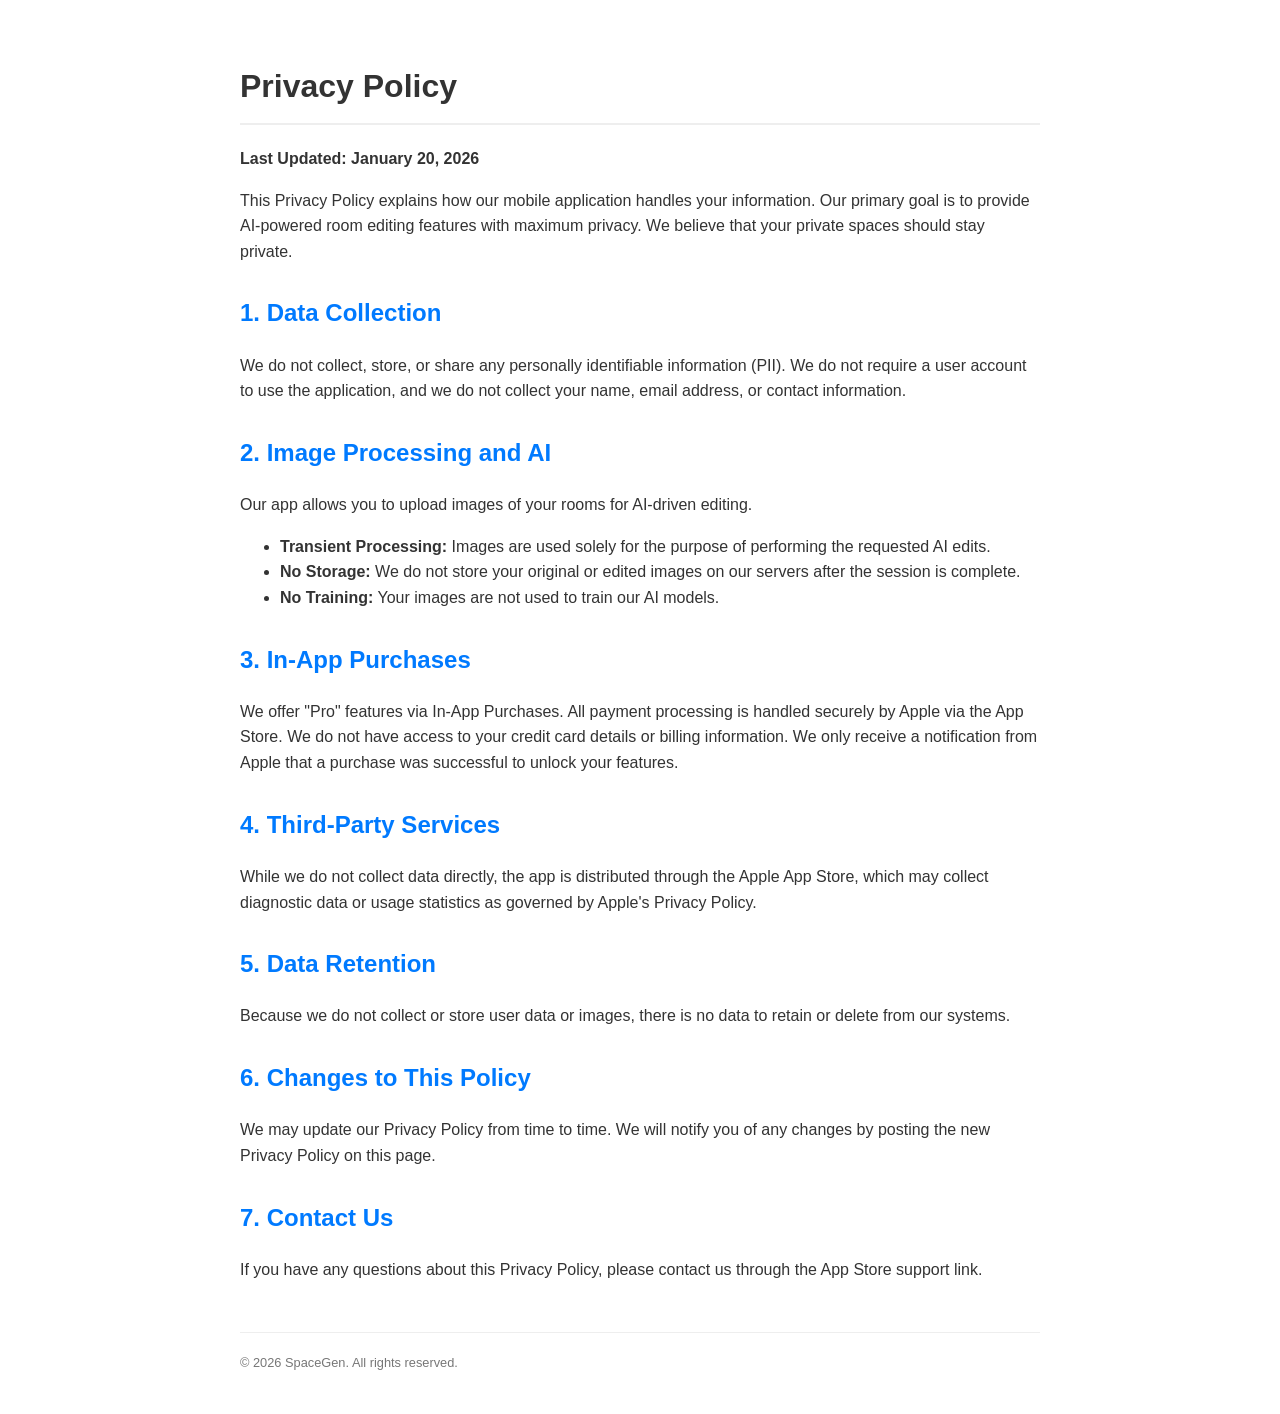
==== index.html @ 0d8604fc "Update index.html" ====
<!DOCTYPE html>
<html lang="en">
<head>
    <meta charset="UTF-8">
    <meta name="viewport" content="width=device-width, initial-scale=1.0">
    <title>Privacy Policy</title>
    <style>
        body { font-family: -apple-system, BlinkMacSystemFont, "Segoe UI", Roboto, Helvetica, Arial, sans-serif; line-height: 1.6; color: #333; max-width: 800px; margin: 0 auto; padding: 40px 20px; }
        h1 { border-bottom: 2px solid #eee; padding-bottom: 10px; }
        h2 { margin-top: 30px; color: #007AFF; }
        .footer { margin-top: 50px; font-size: 0.8em; color: #777; border-top: 1px solid #eee; padding-top: 20px; }
    </style>
</head>
<body>

    <h1>Privacy Policy</h1>
    <p><strong>Last Updated: January 20, 2026</strong></p>

    <p>This Privacy Policy explains how our mobile application handles your information. Our primary goal is to provide AI-powered room editing features with maximum privacy. We believe that your private spaces should stay private.</p>

    <h2>1. Data Collection</h2>
    <p>We do not collect, store, or share any personally identifiable information (PII). We do not require a user account to use the application, and we do not collect your name, email address, or contact information.</p>

    <h2>2. Image Processing and AI</h2>
    <p>Our app allows you to upload images of your rooms for AI-driven editing. 
        <ul>
            <li><strong>Transient Processing:</strong> Images are used solely for the purpose of performing the requested AI edits.</li>
            <li><strong>No Storage:</strong> We do not store your original or edited images on our servers after the session is complete.</li>
            <li><strong>No Training:</strong> Your images are not used to train our AI models.</li>
        </ul>
    </p>

    <h2>3. In-App Purchases</h2>
    <p>We offer "Pro" features via In-App Purchases. All payment processing is handled securely by Apple via the App Store. We do not have access to your credit card details or billing information. We only receive a notification from Apple that a purchase was successful to unlock your features.</p>

    <h2>4. Third-Party Services</h2>
    <p>While we do not collect data directly, the app is distributed through the Apple App Store, which may collect diagnostic data or usage statistics as governed by Apple's Privacy Policy.</p>

    <h2>5. Data Retention</h2>
    <p>Because we do not collect or store user data or images, there is no data to retain or delete from our systems.</p>

    <h2>6. Changes to This Policy</h2>
    <p>We may update our Privacy Policy from time to time. We will notify you of any changes by posting the new Privacy Policy on this page.</p>

    <h2>7. Contact Us</h2>
    <p>If you have any questions about this Privacy Policy, please contact us through the App Store support link.</p>

    <div class="footer">
        &copy; 2026 SpaceGen. All rights reserved.
    </div>

</body>
</html>
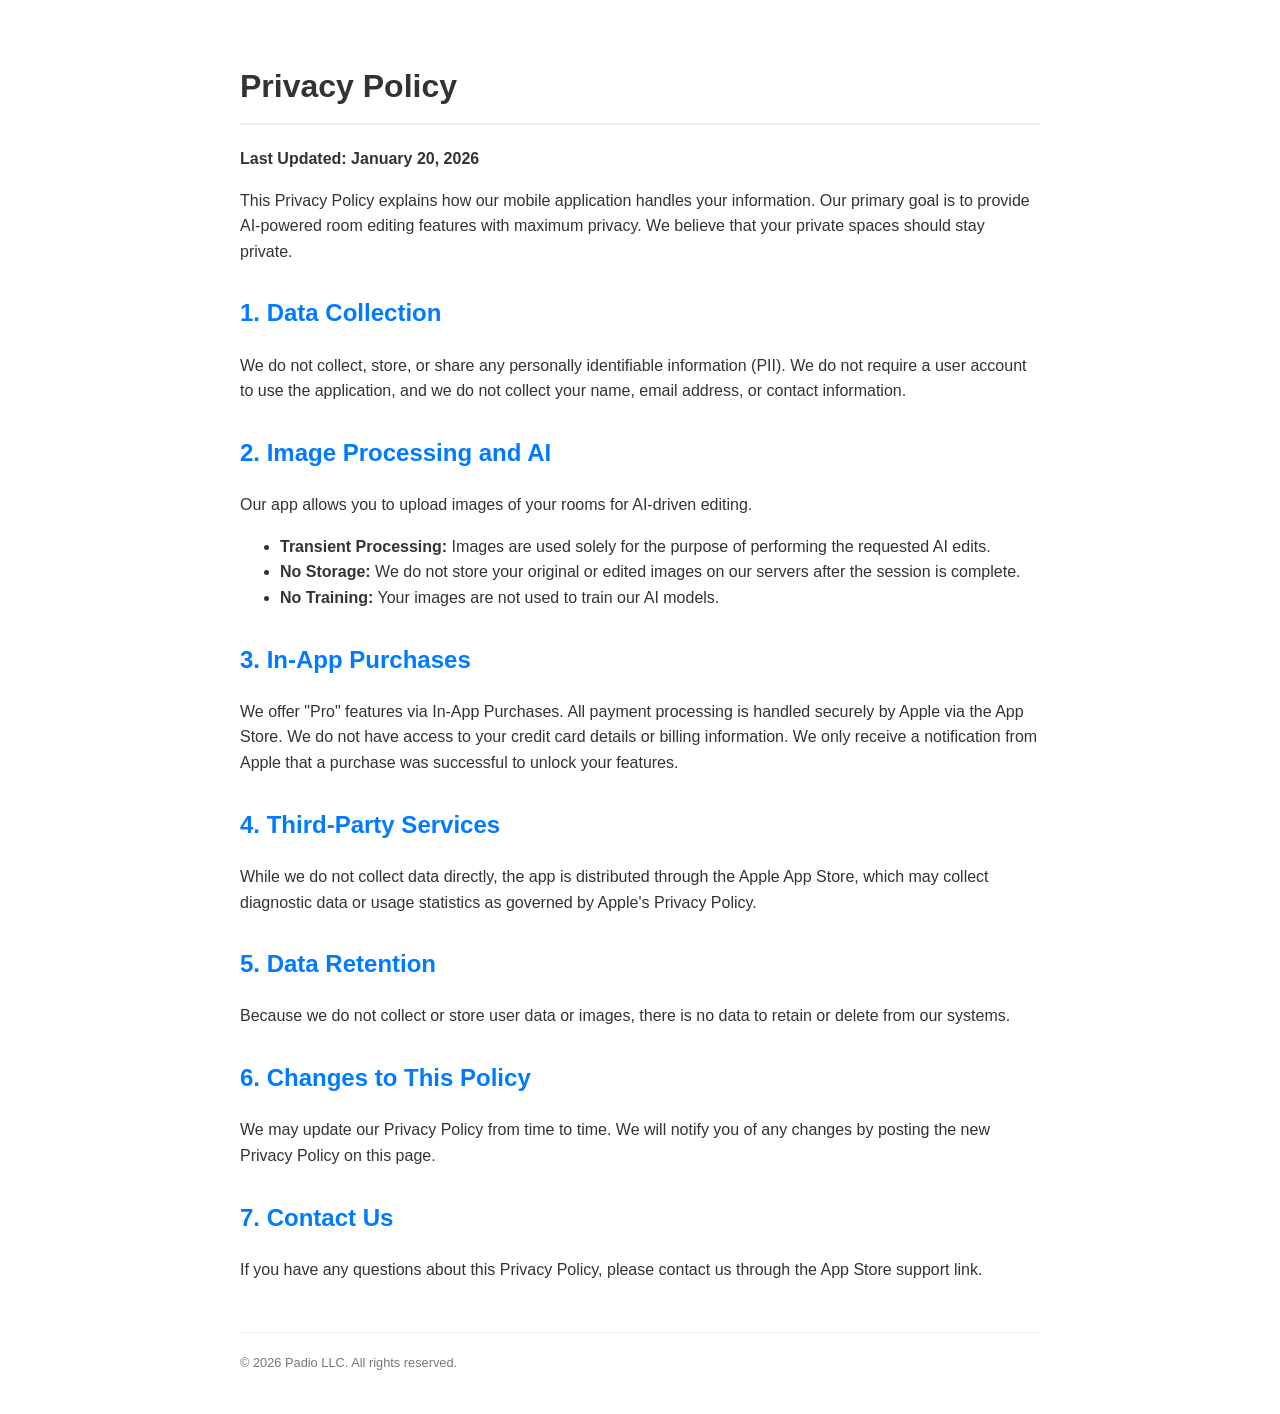
==== commit 5b5e65e5: "Update index.html" ====
--- a/index.html
+++ b/index.html
@@ -46,7 +46,7 @@
     <p>If you have any questions about this Privacy Policy, please contact us through the App Store support link.</p>
 
     <div class="footer">
-        &copy; 2026 SpaceGen. All rights reserved.
+        &copy; 2026 Padio LLC. All rights reserved.
     </div>
 
 </body>
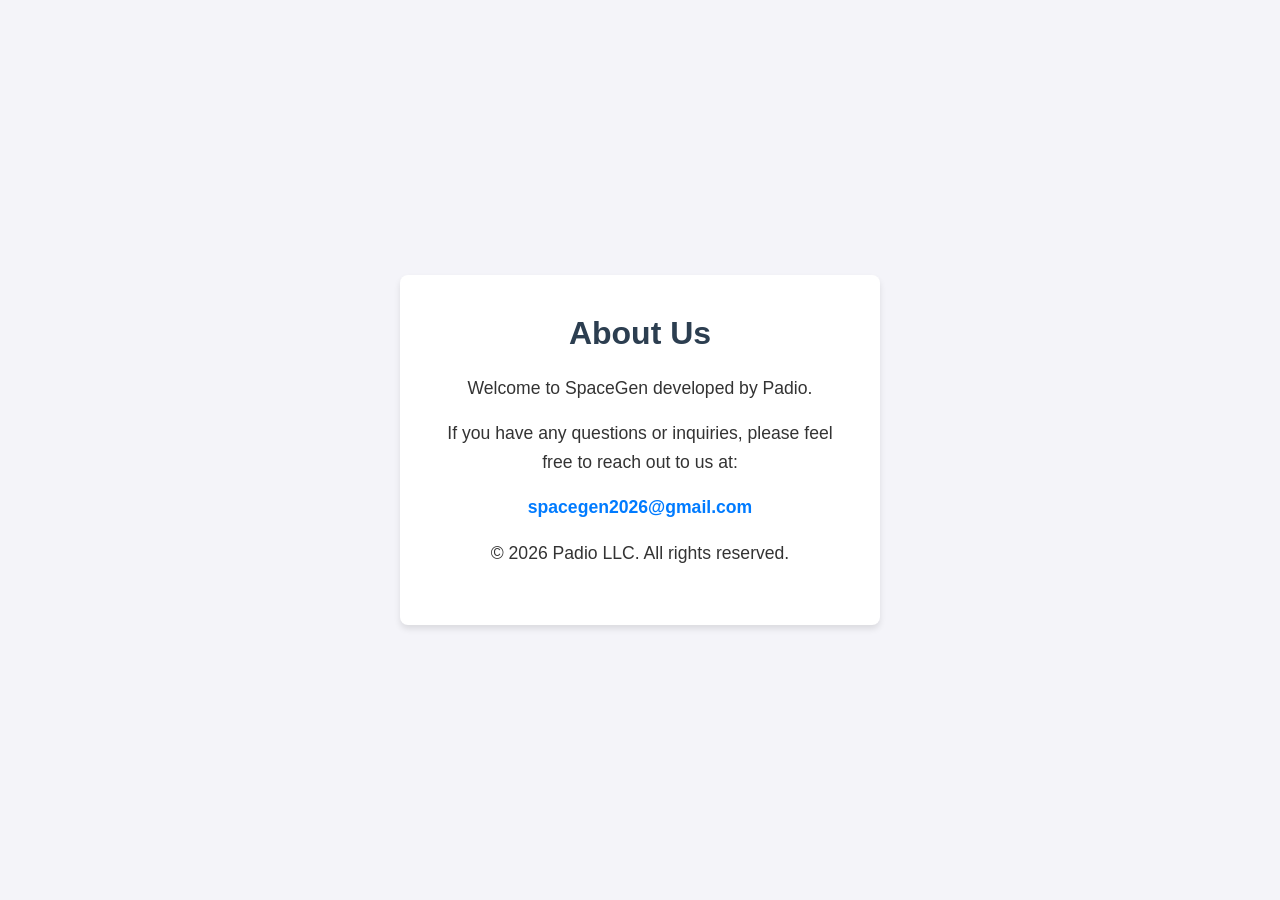
==== commit fa2847c4: "feat: move privacy policy content to a new dedicated page and update index.html to an "About Us" pag" ====
--- a/index.html
+++ b/index.html
@@ -1,53 +1,69 @@
 <!DOCTYPE html>
 <html lang="en">
+
 <head>
     <meta charset="UTF-8">
     <meta name="viewport" content="width=device-width, initial-scale=1.0">
-    <title>Privacy Policy</title>
+    <title>About Us</title>
     <style>
-        body { font-family: -apple-system, BlinkMacSystemFont, "Segoe UI", Roboto, Helvetica, Arial, sans-serif; line-height: 1.6; color: #333; max-width: 800px; margin: 0 auto; padding: 40px 20px; }
-        h1 { border-bottom: 2px solid #eee; padding-bottom: 10px; }
-        h2 { margin-top: 30px; color: #007AFF; }
-        .footer { margin-top: 50px; font-size: 0.8em; color: #777; border-top: 1px solid #eee; padding-top: 20px; }
+        /* Simple styling to make it look clean */
+        body {
+            font-family: -apple-system, BlinkMacSystemFont, "Segoe UI", Roboto, Helvetica, Arial, sans-serif;
+            background-color: #f4f4f9;
+            color: #333;
+            display: flex;
+            justify-content: center;
+            align-items: center;
+            height: 100vh;
+            margin: 0;
+        }
+
+        .container {
+            background: white;
+            padding: 40px;
+            border-radius: 8px;
+            box-shadow: 0 4px 6px rgba(0, 0, 0, 0.1);
+            text-align: center;
+            max-width: 400px;
+            width: 100%;
+        }
+
+        h1 {
+            margin-top: 0;
+            color: #2c3e50;
+        }
+
+        p {
+            font-size: 1.1rem;
+            line-height: 1.6;
+        }
+
+        a {
+            color: #007bff;
+            text-decoration: none;
+            font-weight: bold;
+        }
+
+        a:hover {
+            text-decoration: underline;
+        }
     </style>
 </head>
+
 <body>
 
-    <h1>Privacy Policy</h1>
-    <p><strong>Last Updated: January 20, 2026</strong></p>
+    <div class="container">
+        <h1>About Us</h1>
+        <p>Welcome to SpaceGen developed by Padio.</p>
+        <p>If you have any questions or inquiries, please feel free to reach out to us at:</p>
 
-    <p>This Privacy Policy explains how our mobile application handles your information. Our primary goal is to provide AI-powered room editing features with maximum privacy. We believe that your private spaces should stay private.</p>
+        <p>
+            <a href="mailto:spacegen2026@gmail.com">spacegen2026@gmail.com</a>
+        </p>
 
-    <h2>1. Data Collection</h2>
-    <p>We do not collect, store, or share any personally identifiable information (PII). We do not require a user account to use the application, and we do not collect your name, email address, or contact information.</p>
-
-    <h2>2. Image Processing and AI</h2>
-    <p>Our app allows you to upload images of your rooms for AI-driven editing. 
-        <ul>
-            <li><strong>Transient Processing:</strong> Images are used solely for the purpose of performing the requested AI edits.</li>
-            <li><strong>No Storage:</strong> We do not store your original or edited images on our servers after the session is complete.</li>
-            <li><strong>No Training:</strong> Your images are not used to train our AI models.</li>
-        </ul>
-    </p>
-
-    <h2>3. In-App Purchases</h2>
-    <p>We offer "Pro" features via In-App Purchases. All payment processing is handled securely by Apple via the App Store. We do not have access to your credit card details or billing information. We only receive a notification from Apple that a purchase was successful to unlock your features.</p>
-
-    <h2>4. Third-Party Services</h2>
-    <p>While we do not collect data directly, the app is distributed through the Apple App Store, which may collect diagnostic data or usage statistics as governed by Apple's Privacy Policy.</p>
-
-    <h2>5. Data Retention</h2>
-    <p>Because we do not collect or store user data or images, there is no data to retain or delete from our systems.</p>
-
-    <h2>6. Changes to This Policy</h2>
-    <p>We may update our Privacy Policy from time to time. We will notify you of any changes by posting the new Privacy Policy on this page.</p>
-
-    <h2>7. Contact Us</h2>
-    <p>If you have any questions about this Privacy Policy, please contact us through the App Store support link.</p>
-
-    <div class="footer">
-        &copy; 2026 Padio LLC. All rights reserved.
+        <p>&copy; 2026 Padio LLC. All rights reserved.</p>
     </div>
 
 </body>
-</html>
+
+</html>
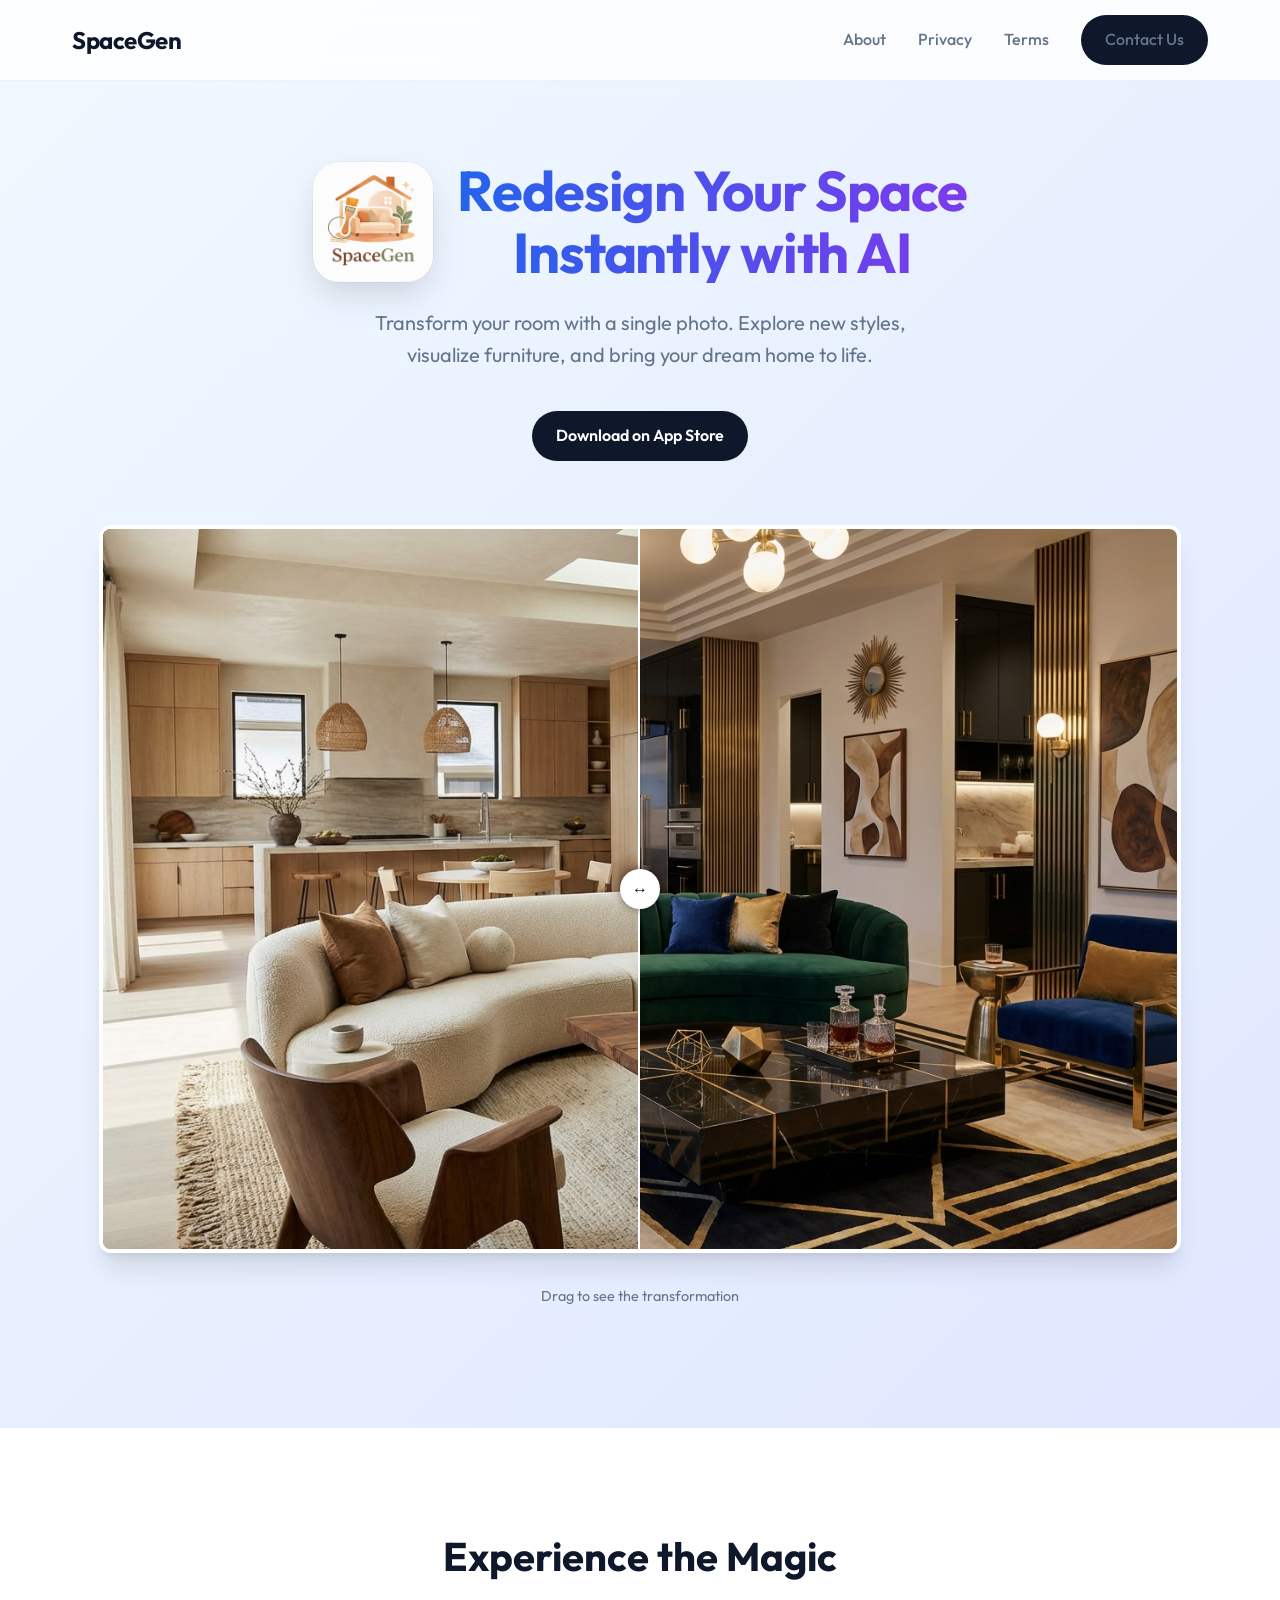
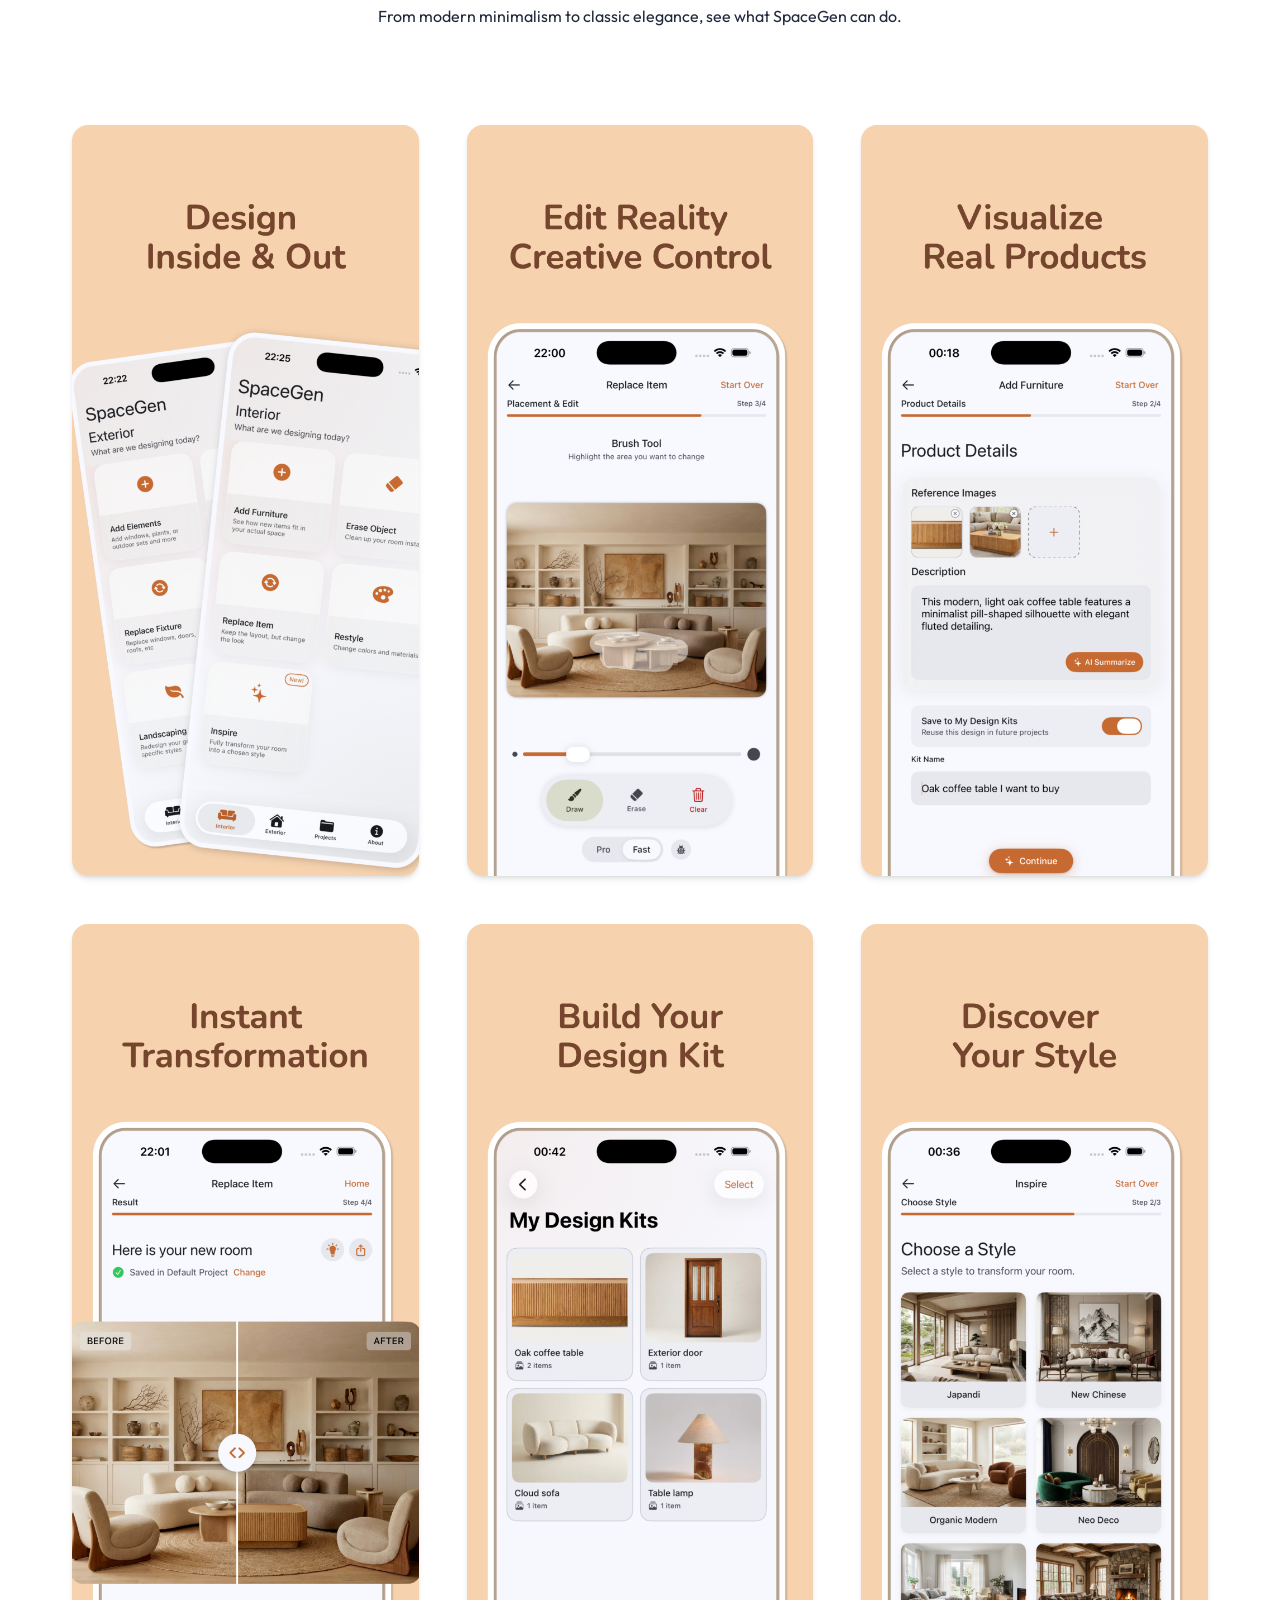
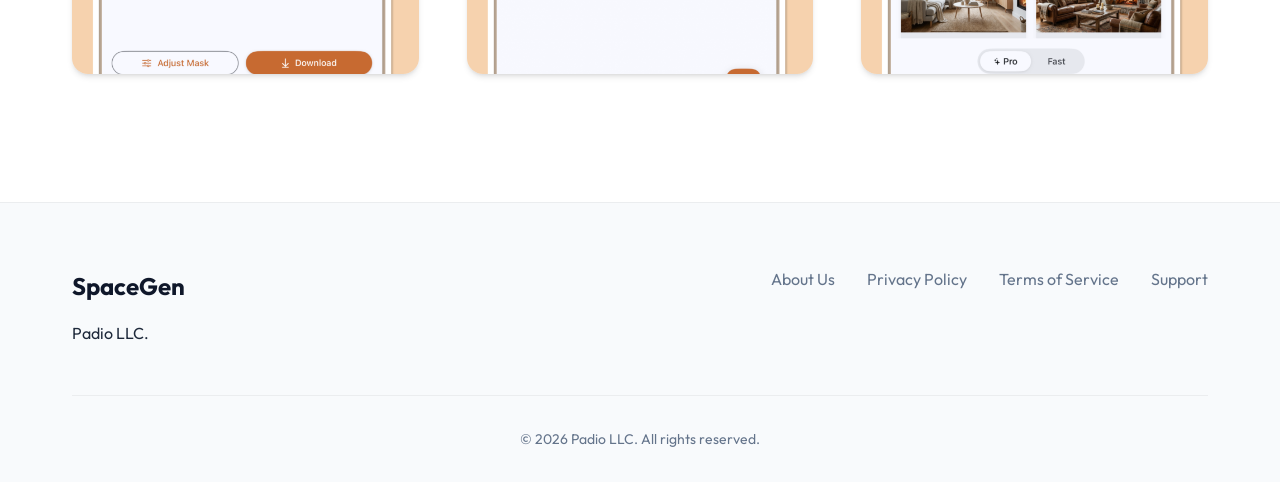
==== commit 7f6d3b6a: "feat: Implement initial landing page with comprehensive styling and image assets." ====
--- a/index.html
+++ b/index.html
@@ -4,65 +4,143 @@
 <head>
     <meta charset="UTF-8">
     <meta name="viewport" content="width=device-width, initial-scale=1.0">
-    <title>About Us</title>
-    <style>
-        /* Simple styling to make it look clean */
-        body {
-            font-family: -apple-system, BlinkMacSystemFont, "Segoe UI", Roboto, Helvetica, Arial, sans-serif;
-            background-color: #f4f4f9;
-            color: #333;
-            display: flex;
-            justify-content: center;
-            align-items: center;
-            height: 100vh;
-            margin: 0;
-        }
-
-        .container {
-            background: white;
-            padding: 40px;
-            border-radius: 8px;
-            box-shadow: 0 4px 6px rgba(0, 0, 0, 0.1);
-            text-align: center;
-            max-width: 400px;
-            width: 100%;
-        }
-
-        h1 {
-            margin-top: 0;
-            color: #2c3e50;
-        }
-
-        p {
-            font-size: 1.1rem;
-            line-height: 1.6;
-        }
-
-        a {
-            color: #007bff;
-            text-decoration: none;
-            font-weight: bold;
-        }
-
-        a:hover {
-            text-decoration: underline;
-        }
-    </style>
+    <meta name="description"
+        content="SpaceGen - Redesign your living space instantly with AI. Visualize different styles and transform your home.">
+    <title>SpaceGen - Redesign Your Space with AI</title>
+    <link rel="stylesheet" href="index.css">
+    <!-- Favicon would go here -->
 </head>
 
 <body>
 
-    <div class="container">
-        <h1>About Us</h1>
-        <p>Welcome to SpaceGen developed by Padio.</p>
-        <p>If you have any questions or inquiries, please feel free to reach out to us at:</p>
+    <!-- Navigation -->
+    <header>
+        <div class="container">
+            <nav>
+                <a href="#" class="logo">SpaceGen</a>
+                <div class="nav-links">
+                    <a href="about.html">About</a>
+                    <a href="privacy.html">Privacy</a>
+                    <a href="terms.html">Terms</a>
+                    <a href="mailto:spacegen2026@gmail.com" class="btn-primary">Contact Us</a>
+                </div>
+            </nav>
+        </div>
+    </header>
 
-        <p>
-            <a href="mailto:spacegen2026@gmail.com">spacegen2026@gmail.com</a>
-        </p>
+    <!-- Hero Section -->
+    <section class="hero">
+        <div class="container">
+            <div class="hero-heading animate-fade-in">
+                <img src="iOS%20Phones%20%206.5/AppIcon.png" alt="SpaceGen App Icon" class="app-icon">
+                <h1>Redesign Your Space<br>Instantly with AI</h1>
+            </div>
+            <p class="animate-fade-in animate-delay-200">
+                Transform your room with a single photo. Explore new styles, visualize furniture, and bring your dream
+                home to life.
+            </p>
+            <a href="#" class="btn-primary animate-fade-in animate-delay-300">Download on App Store</a>
 
-        <p>&copy; 2026 Padio LLC. All rights reserved.</p>
-    </div>
+            <!-- Before/After Slider -->
+            <div class="hero-slider-container animate-fade-in animate-delay-300">
+                <img src="iOS%20Phones%20%206.5/IMG_0040.PNG" alt="After Design" class="slider-image after">
+                <div class="slider-image before" id="beforeImage">
+                    <img src="iOS%20Phones%20%206.5/IMG_0039.PNG" alt="Before Design" id="beforeInnerImage">
+                </div>
+                <div class="slider-handle" id="sliderHandle"></div>
+                <input type="range" min="0" max="100" value="50" class="slider-range" id="sliderRange"
+                    aria-label="Before and after comparison slider">
+            </div>
+
+            <p class="animate-fade-in animate-delay-300"
+                style="font-size: 0.9rem; margin-top: 1rem; color: var(--light-text);">Drag to see the transformation
+            </p>
+        </div>
+    </section>
+
+    <script>
+        const sliderRange = document.getElementById('sliderRange');
+        const beforeImage = document.getElementById('beforeImage');
+        const sliderHandle = document.getElementById('sliderHandle');
+        const sliderContainer = document.querySelector('.hero-slider-container');
+        const innerImage = document.getElementById('beforeInnerImage');
+
+        // Adjust inner image size on resize to match container
+        function updateImageSize() {
+            const width = sliderContainer.offsetWidth;
+            const height = sliderContainer.offsetHeight;
+            innerImage.style.width = width + 'px';
+            innerImage.style.height = height + 'px';
+        }
+
+        // Wait for image to load to get correct dimensions
+        window.addEventListener('load', updateImageSize);
+        window.addEventListener('resize', updateImageSize);
+
+        sliderRange.addEventListener('input', (e) => {
+            const value = e.target.value;
+            beforeImage.style.width = value + '%';
+            sliderHandle.style.left = value + '%';
+        });
+    </script>
+
+    <!-- App Showcase / Features -->
+    <section class="features">
+        <div class="container">
+            <div class="section-title">
+                <h2>Experience the Magic</h2>
+                <p>From modern minimalism to classic elegance, see what SpaceGen can do.</p>
+            </div>
+
+            <div class="gallery-grid">
+                <!-- Gallery Item 1 -->
+                <div class="gallery-item">
+                    <img src="iOS%20Phones%20%206.5/03.png" alt="Interior Design Style 1">
+                </div>
+                <!-- Gallery Item 2 -->
+                <div class="gallery-item">
+                    <img src="iOS%20Phones%20%206.5/04.png" alt="Interior Design Style 2">
+                </div>
+                <!-- Gallery Item 3 -->
+                <div class="gallery-item">
+                    <img src="iOS%20Phones%20%206.5/05.png" alt="Interior Design Style 3">
+                </div>
+                <!-- Gallery Item 4 -->
+                <div class="gallery-item">
+                    <img src="iOS%20Phones%20%206.5/06.png" alt="Interior Design Style 4">
+                </div>
+                <!-- Gallery Item 5 -->
+                <div class="gallery-item">
+                    <img src="iOS%20Phones%20%206.5/07.png" alt="Interior Design Style 5">
+                </div>
+                <!-- Gallery Item 6 -->
+                <div class="gallery-item">
+                    <img src="iOS%20Phones%20%206.5/08.png" alt="Interior Design Style 6">
+                </div>
+            </div>
+        </div>
+    </section>
+
+    <!-- Footer -->
+    <footer>
+        <div class="container">
+            <div class="footer-content">
+                <div class="footer-brand">
+                    <h3>SpaceGen</h3>
+                    <p>Padio LLC.</p>
+                </div>
+                <div class="footer-links">
+                    <a href="about.html">About Us</a>
+                    <a href="privacy.html">Privacy Policy</a>
+                    <a href="terms.html">Terms of Service</a>
+                    <a href="mailto:spacegen2026@gmail.com">Support</a>
+                </div>
+            </div>
+            <div class="copyright">
+                <p>&copy; 2026 Padio LLC. All rights reserved.</p>
+            </div>
+        </div>
+    </footer>
 
 </body>
 
--- a/index.css
+++ b/index.css
@@ -0,0 +1,433 @@
+@import url('https://fonts.googleapis.com/css2?family=Outfit:wght@300;400;500;600;700&display=swap');
+
+:root {
+    --primary-color: #0f172a;
+    --secondary-color: #3b82f6;
+    --accent-color: #8b5cf6;
+    --bg-color: #ffffff;
+    --text-color: #1e293b;
+    --light-text: #64748b;
+    --card-bg: #f8fafc;
+    --gradient-hero: linear-gradient(135deg, #f0f9ff 0%, #e0e7ff 100%);
+    --gradient-text: linear-gradient(90deg, #2563eb, #7c3aed);
+    --shadow-sm: 0 1px 2px 0 rgb(0 0 0 / 0.05);
+    --shadow-md: 0 4px 6px -1px rgb(0 0 0 / 0.1), 0 2px 4px -2px rgb(0 0 0 / 0.1);
+    --shadow-lg: 0 10px 15px -3px rgb(0 0 0 / 0.1), 0 4px 6px -4px rgb(0 0 0 / 0.1);
+    --shadow-xl: 0 20px 25px -5px rgb(0 0 0 / 0.1), 0 8px 10px -6px rgb(0 0 0 / 0.1);
+    --radius-lg: 1rem;
+    --radius-xl: 1.5rem;
+}
+
+* {
+    margin: 0;
+    padding: 0;
+    box-sizing: border-box;
+}
+
+body {
+    font-family: 'Outfit', sans-serif;
+    background-color: var(--bg-color);
+    color: var(--text-color);
+    line-height: 1.6;
+    overflow-x: hidden;
+    -webkit-font-smoothing: antialiased;
+}
+
+/* Animations */
+@keyframes fadeIn {
+    from {
+        opacity: 0;
+        transform: translateY(20px);
+    }
+
+    to {
+        opacity: 1;
+        transform: translateY(0);
+    }
+}
+
+@keyframes float {
+    0% {
+        transform: translateY(0px);
+    }
+
+    50% {
+        transform: translateY(-10px);
+    }
+
+    100% {
+        transform: translateY(0px);
+    }
+}
+
+.animate-fade-in {
+    animation: fadeIn 0.8s ease-out forwards;
+}
+
+.animate-delay-100 {
+    animation-delay: 0.1s;
+}
+
+.animate-delay-200 {
+    animation-delay: 0.2s;
+}
+
+.animate-delay-300 {
+    animation-delay: 0.3s;
+}
+
+/* Container */
+.container {
+    max-width: 1200px;
+    margin: 0 auto;
+    padding: 0 2rem;
+}
+
+/* Header */
+header {
+    position: fixed;
+    top: 0;
+    width: 100%;
+    background: rgba(255, 255, 255, 0.8);
+    backdrop-filter: blur(12px);
+    -webkit-backdrop-filter: blur(12px);
+    z-index: 1000;
+    border-bottom: 1px solid rgba(0, 0, 0, 0.05);
+}
+
+nav {
+    display: flex;
+    justify-content: space-between;
+    align-items: center;
+    height: 80px;
+}
+
+.logo {
+    font-size: 1.5rem;
+    font-weight: 700;
+    color: var(--primary-color);
+    text-decoration: none;
+    letter-spacing: -0.02em;
+}
+
+.nav-links {
+    display: flex;
+    gap: 2rem;
+    align-items: center;
+}
+
+.nav-links a {
+    color: var(--light-text);
+    text-decoration: none;
+    font-weight: 500;
+    transition: color 0.3s ease;
+}
+
+.nav-links a:hover {
+    color: var(--secondary-color);
+}
+
+.btn-primary {
+    background: var(--primary-color);
+    color: white;
+    padding: 0.75rem 1.5rem;
+    border-radius: 9999px;
+    text-decoration: none;
+    font-weight: 600;
+    transition: transform 0.2s, box-shadow 0.2s;
+    display: inline-block;
+}
+
+.btn-primary:hover {
+    transform: translateY(-2px);
+    box-shadow: var(--shadow-lg);
+    background: #1e293b;
+    /* Slightly lighter than primary */
+}
+
+/* Hero Section */
+.hero {
+    padding-top: 160px;
+    padding-bottom: 80px;
+    background: var(--gradient-hero);
+    text-align: center;
+    position: relative;
+    overflow: hidden;
+}
+
+.hero h1 {
+    font-size: 3.5rem;
+    font-weight: 700;
+    line-height: 1.1;
+    margin-bottom: 0;
+    letter-spacing: -0.02em;
+    background: var(--gradient-text);
+    -webkit-background-clip: text;
+    background-clip: text;
+    -webkit-text-fill-color: transparent;
+    display: inline-block;
+}
+
+
+.hero-heading {
+    display: flex;
+    align-items: center;
+    justify-content: center;
+    gap: 1.5rem;
+    margin-bottom: 1.5rem;
+}
+
+.app-icon {
+    width: 120px;
+    height: 120px;
+    border-radius: 26px;
+    box-shadow: 0 15px 35px -5px rgba(0, 0, 0, 0.15), 0 0 0 1px rgba(0, 0, 0, 0.03);
+    display: block;
+    flex-shrink: 0;
+    transition: transform 0.3s ease, box-shadow 0.3s ease;
+    background-color: white;
+}
+
+.app-icon:hover {
+    transform: translateY(-4px);
+    /* Gentle lift */
+    box-shadow: 0 25px 50px -10px rgba(0, 0, 0, 0.2);
+}
+
+.hero p {
+    font-size: 1.25rem;
+    color: var(--light-text);
+    max-width: 600px;
+    margin: 0 auto 2.5rem;
+}
+
+/* Before/After Slider */
+/* Before/After Slider */
+/* Before/After Slider */
+.hero-slider-container {
+    position: relative;
+    width: fit-content;
+    /* Allow container to wrap image */
+    max-width: 90vw;
+    /* Prevent overflow on small screens */
+    margin: 4rem auto 2rem;
+    border-radius: 12px;
+    box-shadow: var(--shadow-xl);
+    border: 4px solid white;
+    background: transparent;
+    overflow: hidden;
+    user-select: none;
+    line-height: 0;
+    /* Remove gap at bottom of inline image */
+}
+
+.slider-image {
+    /* Common styles reset */
+    display: block;
+}
+
+.slider-image.after {
+    position: relative;
+    /* Define container dimensions */
+    z-index: 1;
+    max-height: 80vh;
+    /* reasonable limit */
+    width: auto;
+    height: auto;
+    max-width: 100%;
+}
+
+.slider-image.before {
+    position: absolute;
+    top: 0;
+    left: 0;
+    z-index: 2;
+    height: 100%;
+    width: 50%;
+    /* Initial state */
+    overflow: hidden;
+    border-right: 2px solid white;
+    object-fit: cover;
+    /* Fallback */
+}
+
+.slider-handle {
+    position: absolute;
+    top: 50%;
+    left: 50%;
+    transform: translate(-50%, -50%);
+    width: 40px;
+    height: 40px;
+    background: white;
+    border-radius: 50%;
+    z-index: 10;
+    display: flex;
+    align-items: center;
+    justify-content: center;
+    box-shadow: 0 0 10px rgba(0, 0, 0, 0.5);
+    cursor: ew-resize;
+    pointer-events: none;
+    /* Let the slider input handle interaction */
+}
+
+.slider-handle::before {
+    content: '↔';
+    color: var(--primary-color);
+    font-weight: bold;
+}
+
+/* Range input to control the slider */
+.slider-range {
+    position: absolute;
+    top: 0;
+    left: -20px;
+    /* Extend slightly to ensure full coverage */
+    width: calc(100% + 40px);
+    height: 100%;
+    opacity: 0;
+    cursor: ew-resize;
+    z-index: 20;
+    margin: 0;
+}
+
+/* Hero Images (Legacy - kept if needed for other sections, otherwise overridden) */
+.hero-images {
+    display: none;
+    /* Hiding the old class */
+}
+
+/* Mobile Responsive */
+@media (max-width: 768px) {
+    .hero-slider-container {
+        width: 260px;
+        height: 563px;
+        /* Proportional scaling */
+    }
+}
+
+/* Features/Gallery Grid */
+.features {
+    padding: 6rem 0;
+    background: white;
+}
+
+.section-title {
+    text-align: center;
+    margin-bottom: 4rem;
+}
+
+.section-title h2 {
+    font-size: 2.5rem;
+    font-weight: 700;
+    margin-bottom: 1rem;
+    color: var(--primary-color);
+}
+
+.gallery-grid {
+    display: grid;
+    grid-template-columns: repeat(auto-fit, minmax(280px, 1fr));
+    gap: 3rem;
+    padding: 2rem 0;
+}
+
+.gallery-item {
+    border-radius: var(--radius-lg);
+    overflow: hidden;
+    box-shadow: var(--shadow-md);
+    transition: transform 0.3s ease, box-shadow 0.3s ease;
+    background: var(--card-bg);
+}
+
+.gallery-item:hover {
+    transform: translateY(-10px);
+    box-shadow: var(--shadow-xl);
+}
+
+.gallery-item img {
+    width: 100%;
+    height: auto;
+    display: block;
+}
+
+.gallery-caption {
+    padding: 1.5rem;
+}
+
+.gallery-caption h3 {
+    margin-bottom: 0.5rem;
+    color: var(--primary-color);
+}
+
+.gallery-caption p {
+    color: var(--light-text);
+    font-size: 0.95rem;
+}
+
+/* Footer */
+footer {
+    background: var(--card-bg);
+    padding: 4rem 0 2rem;
+    border-top: 1px solid rgba(0, 0, 0, 0.05);
+}
+
+.footer-content {
+    display: flex;
+    justify-content: space-between;
+    flex-wrap: wrap;
+    gap: 2rem;
+    margin-bottom: 3rem;
+}
+
+.footer-brand h3 {
+    font-size: 1.5rem;
+    margin-bottom: 1rem;
+    color: var(--primary-color);
+}
+
+.footer-links {
+    display: flex;
+    gap: 2rem;
+}
+
+.footer-links a {
+    color: var(--light-text);
+    text-decoration: none;
+    transition: color 0.2s;
+}
+
+.footer-links a:hover {
+    color: var(--secondary-color);
+}
+
+.copyright {
+    text-align: center;
+    color: var(--light-text);
+    font-size: 0.875rem;
+    padding-top: 2rem;
+    border-top: 1px solid rgba(0, 0, 0, 0.05);
+}
+
+/* Mobile Responsive */
+@media (max-width: 768px) {
+    .hero h1 {
+        font-size: 2.5rem;
+    }
+
+    .hero-images {
+        flex-direction: column;
+        align-items: center;
+        gap: 2rem;
+    }
+
+    .hero-phone {
+        width: 240px;
+        transform: none !important;
+        /* Reset 3D transform on mobile */
+        margin-top: 0 !important;
+    }
+
+    .nav-links {
+        display: none;
+        /* Simplify for mobile for now */
+    }
+}
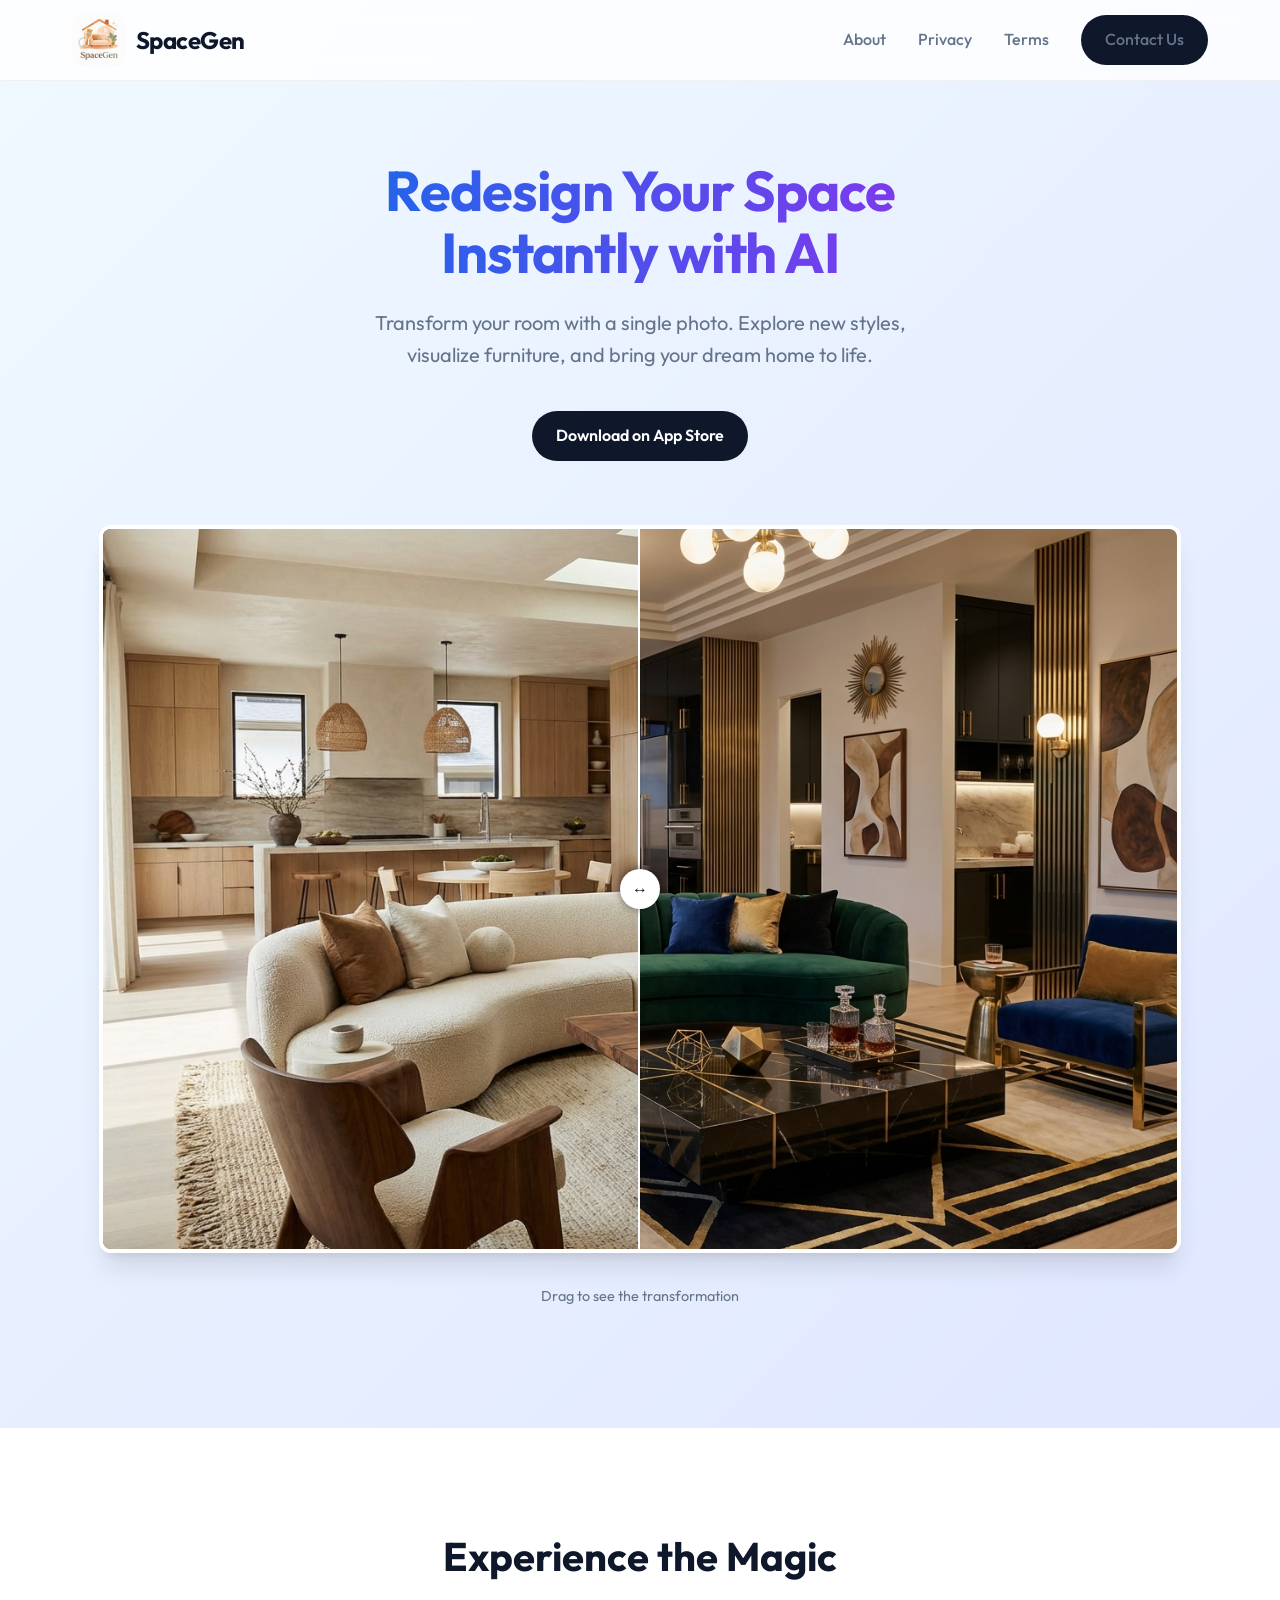
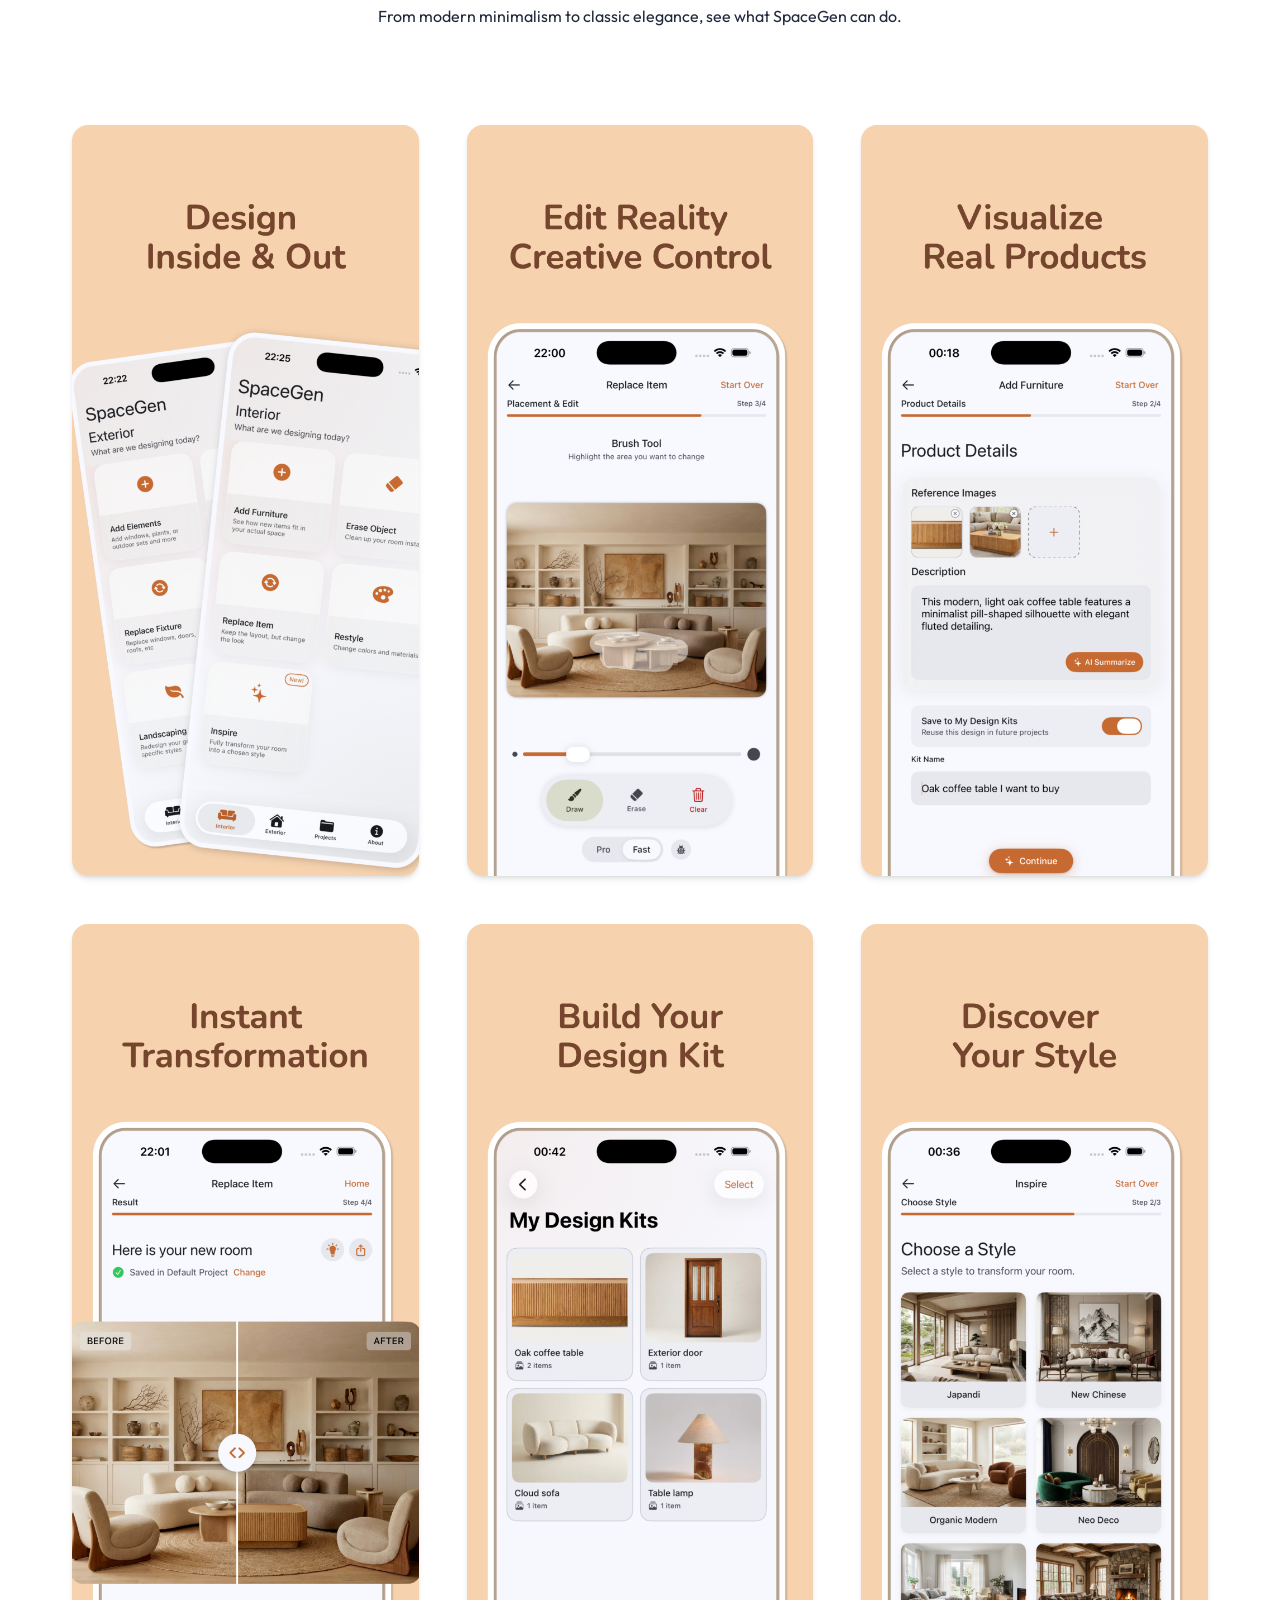
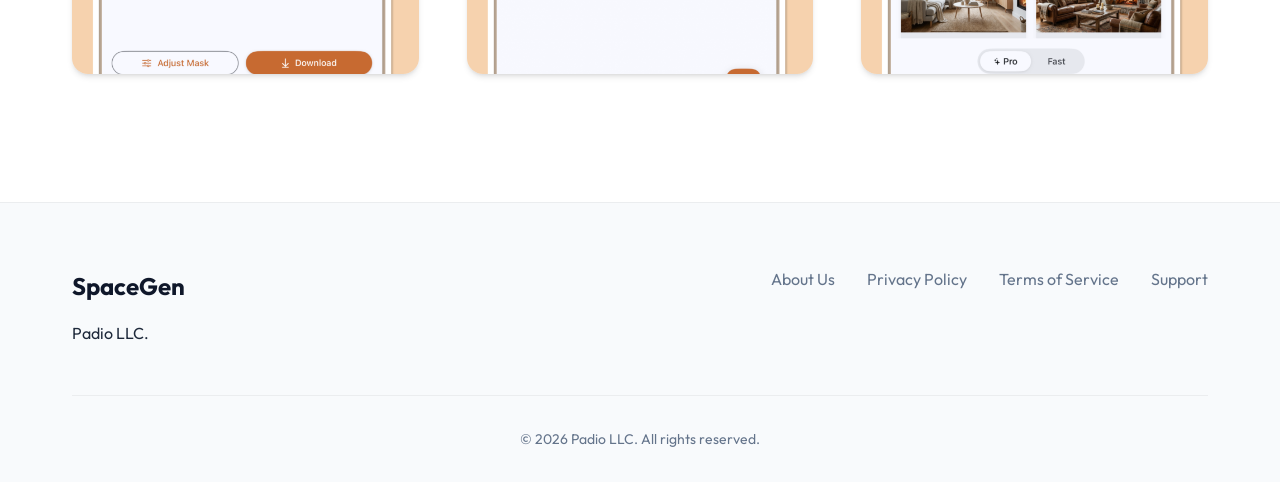
==== commit 3d4ec59a: "feat: Refactor header logo to include an app icon, remove the hero section app icon, and add compreh" ====
--- a/index.html
+++ b/index.html
@@ -17,7 +17,10 @@
     <header>
         <div class="container">
             <nav>
-                <a href="#" class="logo">SpaceGen</a>
+                <a href="#" class="logo">
+                    <img src="iOS%20Phones%20%206.5/AppIcon.png" alt="SpaceGen App Icon" class="logo-icon">
+                    SpaceGen
+                </a>
                 <div class="nav-links">
                     <a href="about.html">About</a>
                     <a href="privacy.html">Privacy</a>
@@ -31,10 +34,7 @@
     <!-- Hero Section -->
     <section class="hero">
         <div class="container">
-            <div class="hero-heading animate-fade-in">
-                <img src="iOS%20Phones%20%206.5/AppIcon.png" alt="SpaceGen App Icon" class="app-icon">
-                <h1>Redesign Your Space<br>Instantly with AI</h1>
-            </div>
+            <h1 class="animate-fade-in">Redesign Your Space<br>Instantly with AI</h1>
             <p class="animate-fade-in animate-delay-200">
                 Transform your room with a single photo. Explore new styles, visualize furniture, and bring your dream
                 home to life.
--- a/index.css
+++ b/index.css
@@ -108,6 +108,15 @@
     color: var(--primary-color);
     text-decoration: none;
     letter-spacing: -0.02em;
+    display: flex;
+    align-items: center;
+    gap: 0.6rem;
+}
+
+.logo-icon {
+    width: 54px;
+    height: 54px;
+    border-radius: 12px;
 }
 
 .nav-links {
@@ -159,7 +168,7 @@
     font-size: 3.5rem;
     font-weight: 700;
     line-height: 1.1;
-    margin-bottom: 0;
+    margin-bottom: 1.5rem;
     letter-spacing: -0.02em;
     background: var(--gradient-text);
     -webkit-background-clip: text;
@@ -296,14 +305,7 @@
     /* Hiding the old class */
 }
 
-/* Mobile Responsive */
-@media (max-width: 768px) {
-    .hero-slider-container {
-        width: 260px;
-        height: 563px;
-        /* Proportional scaling */
-    }
-}
+/* Mobile responsive rules consolidated at bottom */
 
 /* Features/Gallery Grid */
 .features {
@@ -409,25 +411,68 @@
 
 /* Mobile Responsive */
 @media (max-width: 768px) {
+    .hero {
+        padding-top: 120px;
+        padding-bottom: 40px;
+    }
+
+    .hero-heading {
+        flex-direction: column;
+        /* Stack icon on top of title */
+        gap: 1rem;
+    }
+
+    .app-icon {
+        width: 72px;
+        height: 72px;
+        border-radius: 16px;
+    }
+
     .hero h1 {
-        font-size: 2.5rem;
-    }
-
-    .hero-images {
+        font-size: 2rem;
+    }
+
+    .hero p {
+        font-size: 1rem;
+        margin-bottom: 1.5rem;
+    }
+
+    .hero-slider-container {
+        max-width: 95vw;
+        margin: 2rem auto 1rem;
+    }
+
+    .slider-image.after {
+        max-height: 60vh;
+    }
+
+    .gallery-grid {
+        grid-template-columns: 1fr;
+        gap: 1.5rem;
+    }
+
+    .section-title h2 {
+        font-size: 1.75rem;
+    }
+
+    .features {
+        padding: 3rem 0;
+    }
+
+    .footer-content {
         flex-direction: column;
         align-items: center;
-        gap: 2rem;
-    }
-
-    .hero-phone {
-        width: 240px;
-        transform: none !important;
-        /* Reset 3D transform on mobile */
-        margin-top: 0 !important;
+        text-align: center;
+    }
+
+    .footer-links {
+        flex-wrap: wrap;
+        justify-content: center;
+        gap: 1rem;
     }
 
     .nav-links {
         display: none;
-        /* Simplify for mobile for now */
+        /* Simplify nav for mobile */
     }
 }
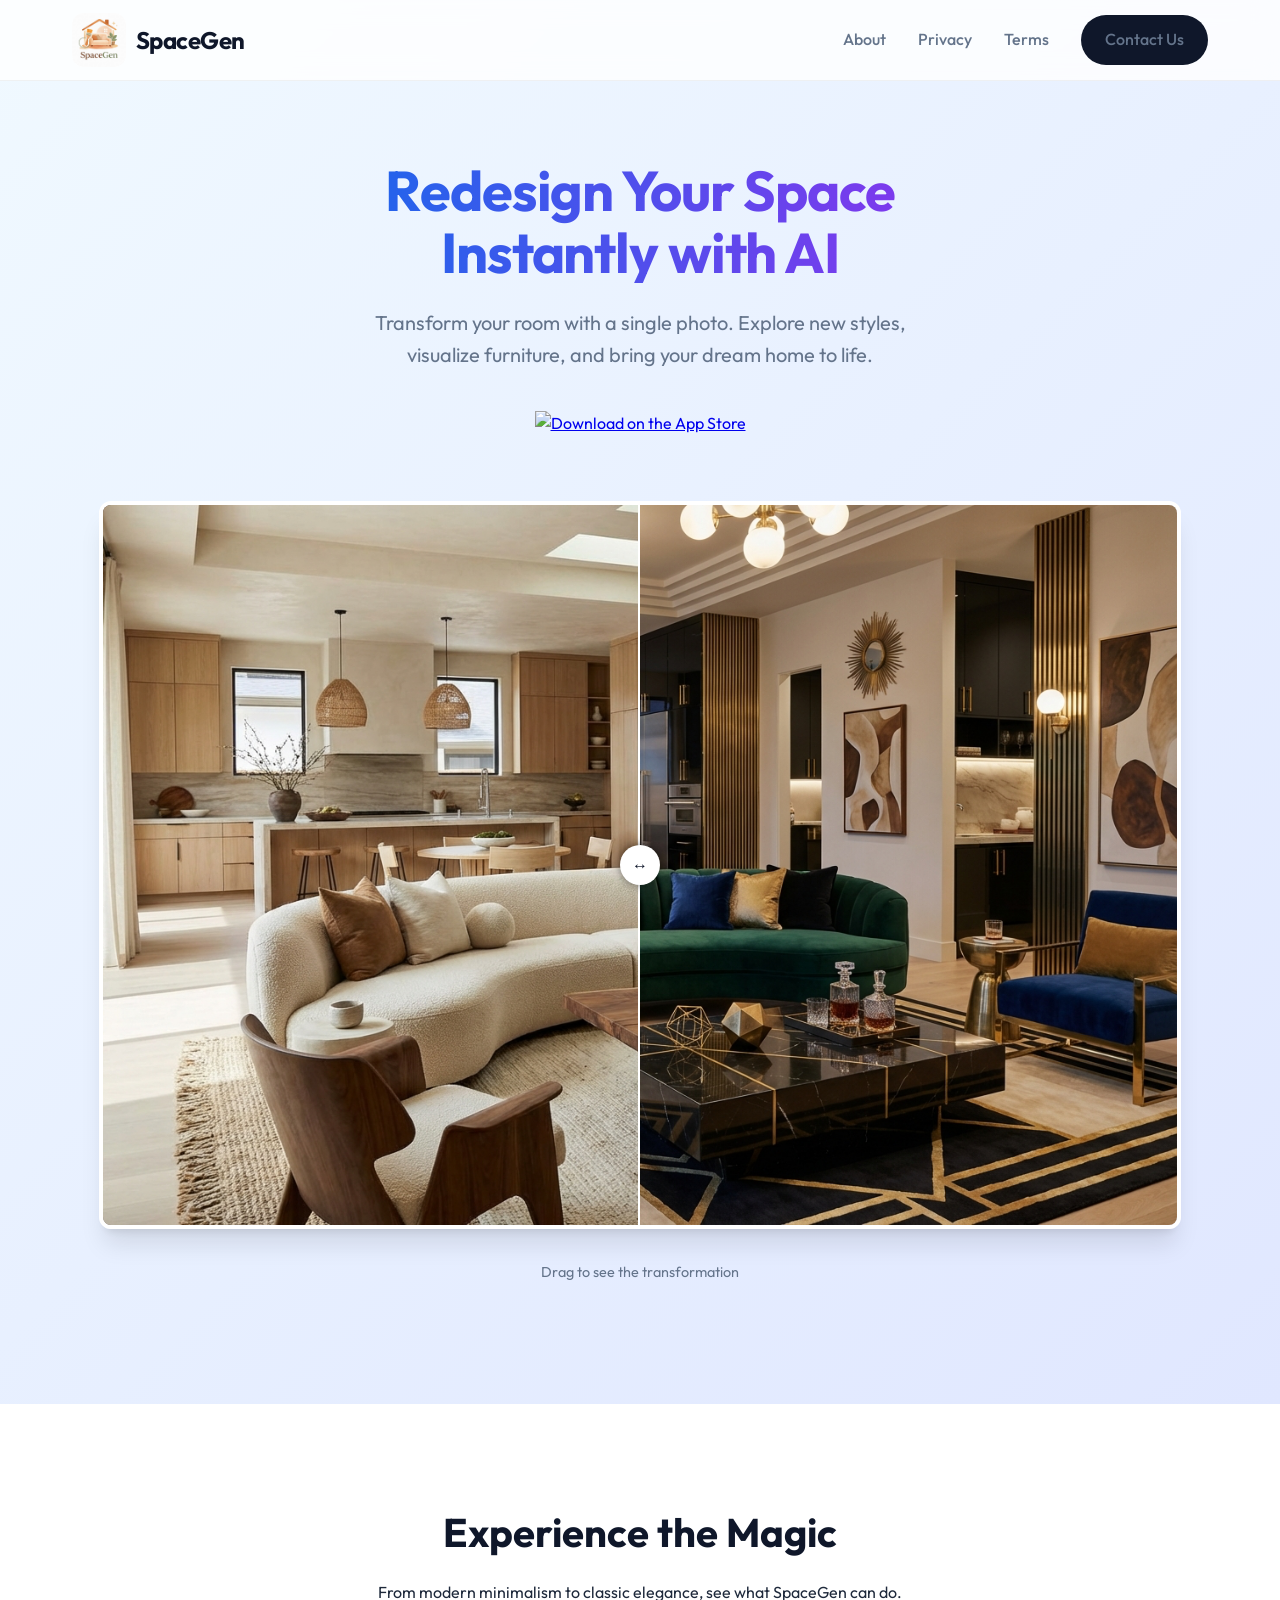
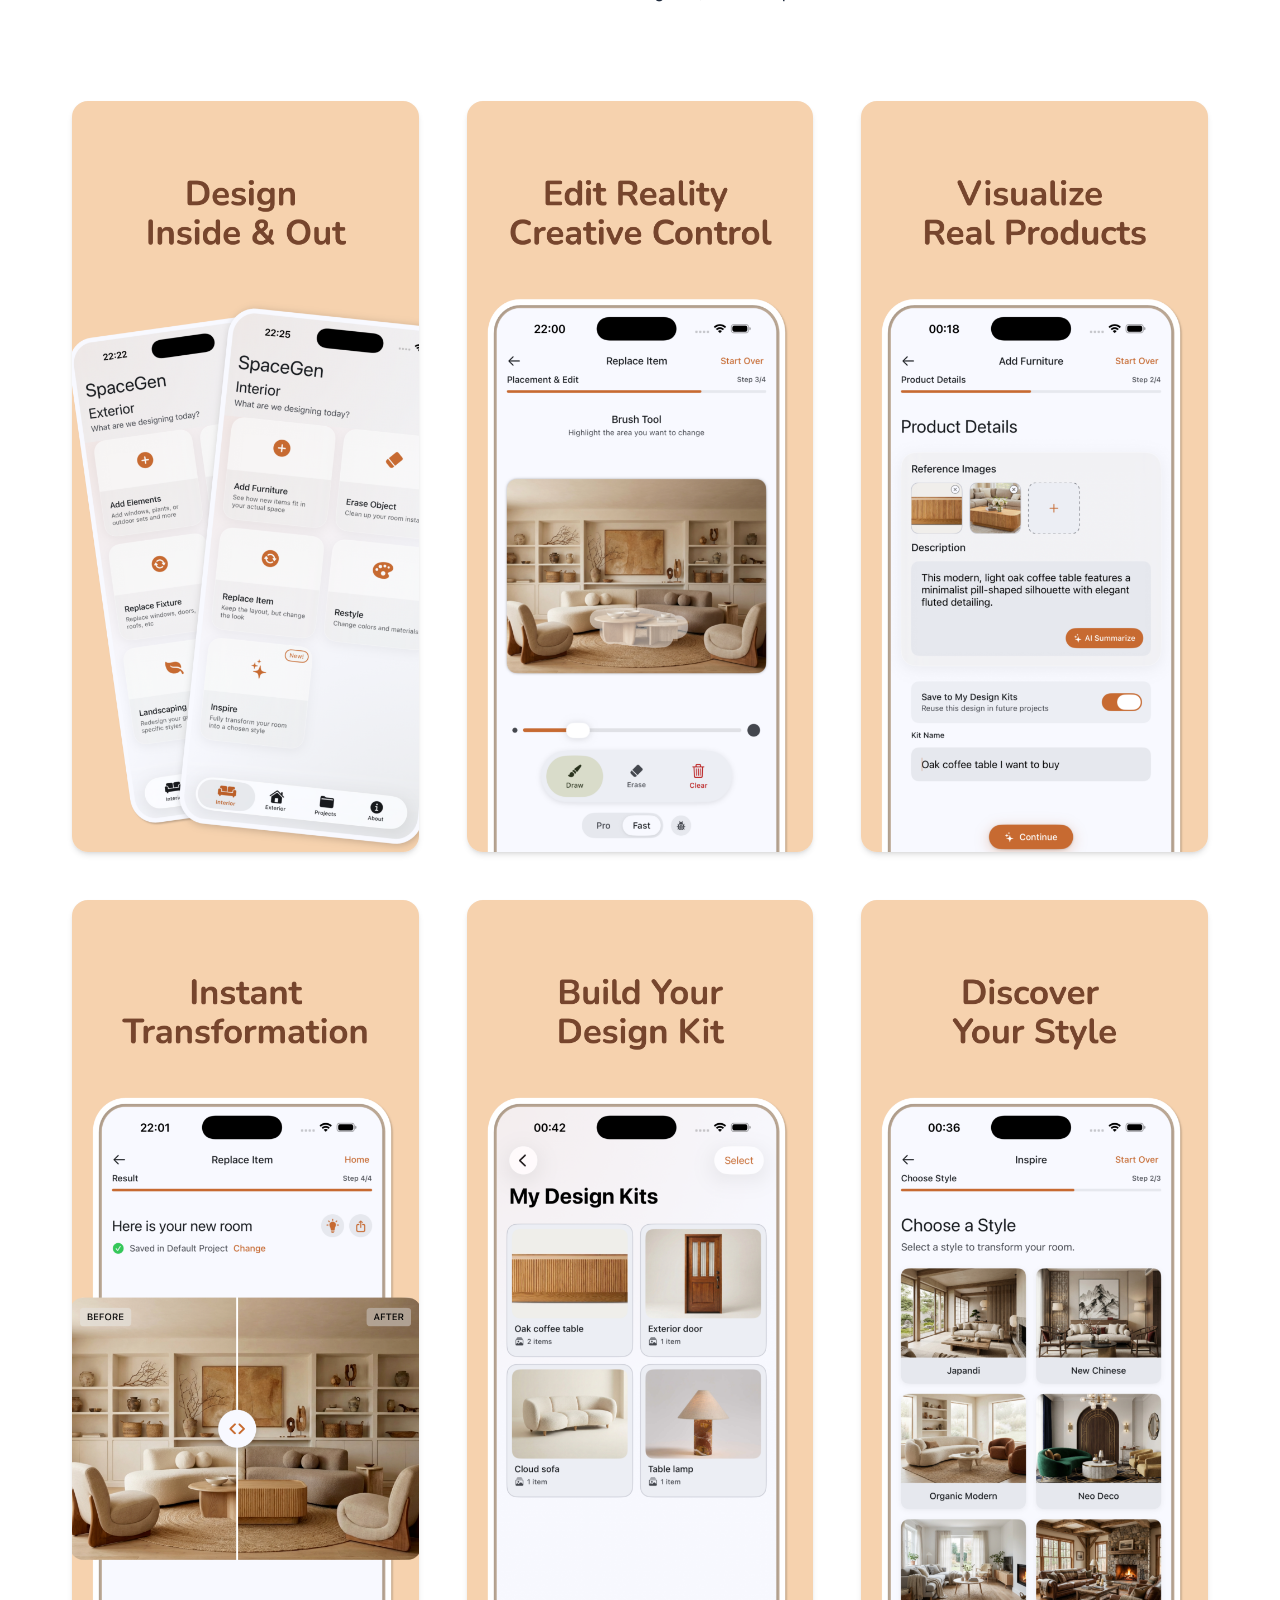
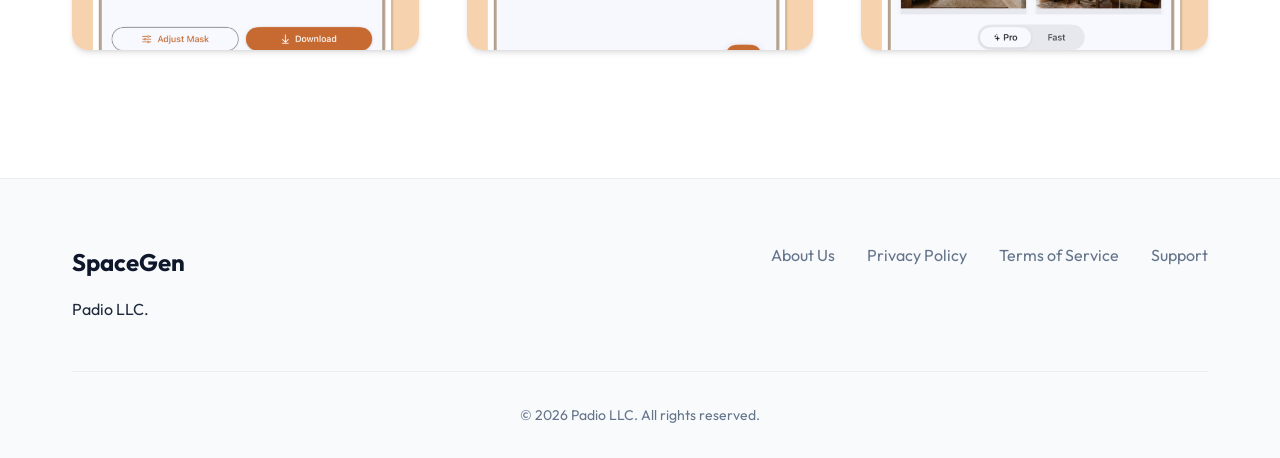
==== commit 45802aae: "feat: Add Apple App Store badge button with hover effects and link to the app." ====
--- a/index.html
+++ b/index.html
@@ -25,7 +25,7 @@
                     <a href="about.html">About</a>
                     <a href="privacy.html">Privacy</a>
                     <a href="terms.html">Terms</a>
-                    <a href="mailto:spacegen2026@gmail.com" class="btn-primary">Contact Us</a>
+                    <a href="mailto:info@padioai.com" class="btn-primary">Contact Us</a>
                 </div>
             </nav>
         </div>
@@ -39,7 +39,11 @@
                 Transform your room with a single photo. Explore new styles, visualize furniture, and bring your dream
                 home to life.
             </p>
-            <a href="#" class="btn-primary animate-fade-in animate-delay-300">Download on App Store</a>
+            <a href="https://apps.apple.com/us/app/spacegen-ai-home-design/id6757968223" target="_blank"
+                class="app-store-btn animate-fade-in animate-delay-300">
+                <img src="https://developer.apple.com/assets/elements/badges/download-on-the-app-store.svg"
+                    alt="Download on the App Store" style="height: 48px; width: auto;">
+            </a>
 
             <!-- Before/After Slider -->
             <div class="hero-slider-container animate-fade-in animate-delay-300">
@@ -133,7 +137,7 @@
                     <a href="about.html">About Us</a>
                     <a href="privacy.html">Privacy Policy</a>
                     <a href="terms.html">Terms of Service</a>
-                    <a href="mailto:spacegen2026@gmail.com">Support</a>
+                    <a href="mailto:info@padioai.com">Support</a>
                 </div>
             </div>
             <div class="copyright">
--- a/index.css
+++ b/index.css
@@ -152,6 +152,17 @@
     box-shadow: var(--shadow-lg);
     background: #1e293b;
     /* Slightly lighter than primary */
+}
+
+.app-store-btn {
+    display: inline-block;
+    transition: transform 0.2s ease, box-shadow 0.2s ease;
+    border-radius: 12px;
+}
+
+.app-store-btn:hover {
+    transform: translateY(-2px);
+    box-shadow: var(--shadow-lg);
 }
 
 /* Hero Section */
